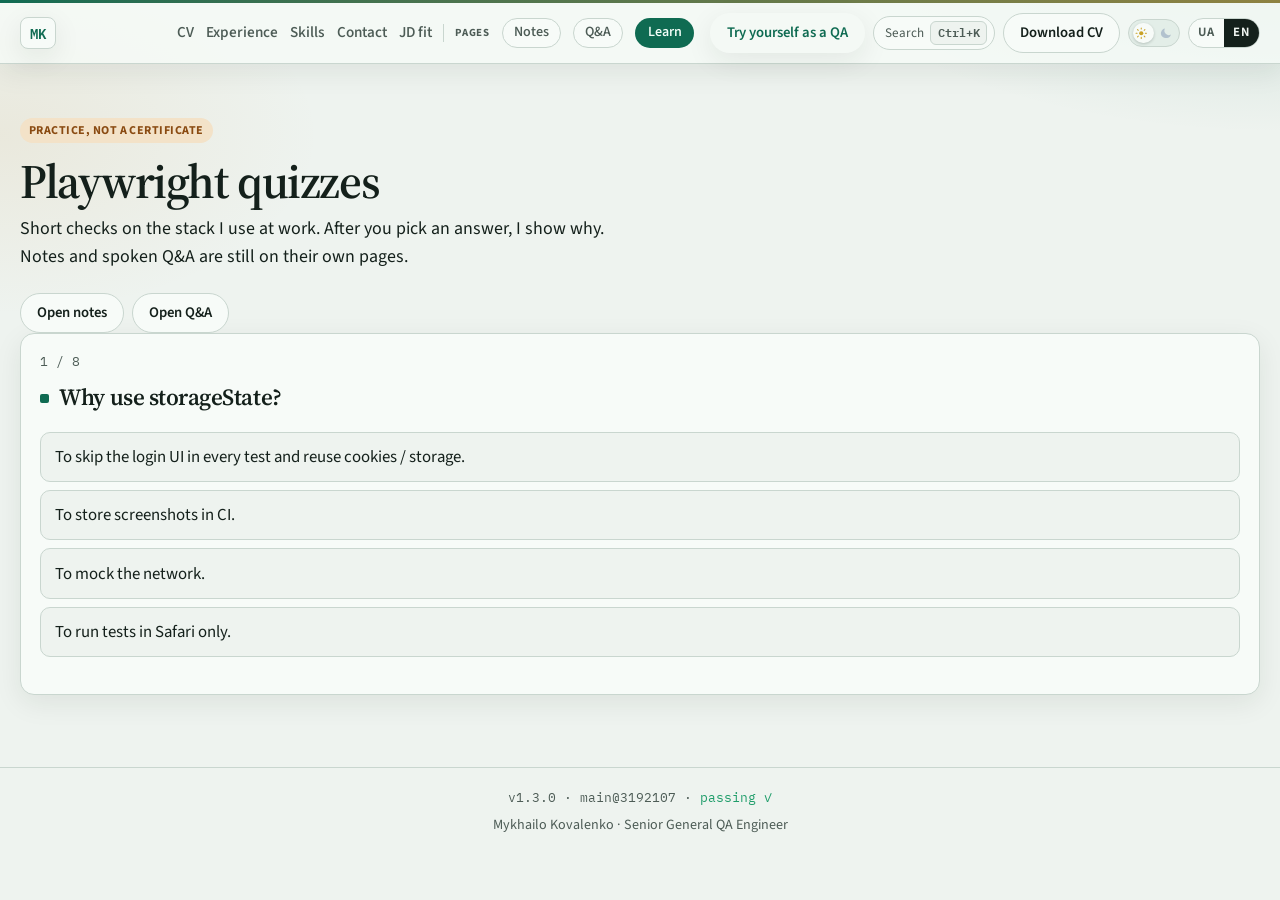
==== learn/index.html @ 93c8941a "Ship Northgate Console, Learn, and job-fit on the live CV site. Co-authored-by: Cursor <cursoragent@" ====
<!DOCTYPE html>
<html lang="en" data-page="learn" data-base="../">
  <head>
    <meta charset="utf-8" />
    <script>
      (function () {
        try {
          var stored = localStorage.getItem("site-theme");
          var theme =
            stored === "dark" || stored === "light"
              ? stored
              : window.matchMedia("(prefers-color-scheme: dark)").matches
                ? "dark"
                : "light";
          document.documentElement.setAttribute("data-theme", theme);
          document.documentElement.style.backgroundColor =
            theme === "dark" ? "#101614" : "#eef3ef";
        } catch (e) {}
      })();
    </script>
    <meta name="viewport" content="width=device-width, initial-scale=1" />
    <meta name="description" content="Playwright quizzes. Fixtures, storageState, locators, CI." />
    <title>Playwright quizzes — Mykhailo Kovalenko</title>
    <link rel="canonical" href="https://kovalenkomykhailo.github.io/learn/" />
    <meta property="og:title" content="Playwright quizzes — Mykhailo Kovalenko" />
    <meta property="og:description" content="Short Playwright quizzes for interview prep." />
    <meta property="og:type" content="website" />
    <meta property="og:url" content="https://kovalenkomykhailo.github.io/learn/" />
    <meta property="og:image" content="https://kovalenkomykhailo.github.io/assets/og.png" />
    <link rel="icon" href="../assets/favicon.svg" type="image/svg+xml" />
    <link rel="preconnect" href="https://fonts.googleapis.com" />
    <link rel="preconnect" href="https://fonts.gstatic.com" crossorigin />
    <link
      href="https://fonts.googleapis.com/css2?family=IBM+Plex+Mono:wght@400;500;600&family=Source+Sans+3:wght@400;600;700&family=Source+Serif+4:opsz,wght@8..60,600&display=swap"
      rel="stylesheet"
    />
    <link rel="stylesheet" href="../css/styles.css" />
  </head>
  <body>
    <a class="skip" href="#main">Skip to content</a>
    <header class="site-header" id="site-header"></header>
    <main id="main" class="wrap"></main>
    <footer class="site-footer" id="site-footer"></footer>
    <script src="../js/app.js" defer></script>
  </body>
</html>
---- css/styles.css ----
:root {
  --bg: #eef3ef;
  --bg-2: #f7fbf8;
  --ink: #14201b;
  --muted: #4d5c56;
  --line: #c9d6cf;
  --accent: #0f6b52;
  --accent-hover: #0b5340;
  --accent-soft: rgba(15, 107, 82, 0.12);
  --chip: #e3eee8;
  --warn: #8a4b12;
  --badge-bg: #f3e2c8;
  --on-accent: #f4fff9;
  --header-bg: color-mix(in srgb, var(--bg-2) 78%, transparent);
  --glow: rgba(15, 107, 82, 0.16);
  --glow-2: rgba(196, 140, 58, 0.1);
  --shadow: 0 8px 28px rgba(20, 32, 27, 0.08);
  --shadow-lg: 0 18px 50px rgba(20, 32, 27, 0.14);
  --radius: 14px;
  --max: 92rem;
  --header-h: 3.6rem;
  --font: "Source Sans 3", "Segoe UI", system-ui, sans-serif;
  --serif: "Source Serif 4", Georgia, "Times New Roman", serif;
  --mono: "IBM Plex Mono", ui-monospace, "SFMono-Regular", Menlo, monospace;
  color-scheme: light;
}

html[data-theme="dark"] {
  --bg: #101614;
  --bg-2: #18201c;
  --ink: #e8f3ed;
  --muted: #a7b8b0;
  --line: #2c3a34;
  --accent: #5dccaa;
  --accent-hover: #86e0c2;
  --accent-soft: rgba(93, 204, 170, 0.14);
  --chip: #22332c;
  --warn: #e8c48a;
  --badge-bg: #3a2e1c;
  --on-accent: #062017;
  --header-bg: color-mix(in srgb, var(--bg) 78%, #000);
  --glow: rgba(93, 204, 170, 0.12);
  --glow-2: rgba(80, 120, 200, 0.08);
  --shadow: 0 10px 32px rgba(0, 0, 0, 0.35);
  --shadow-lg: 0 22px 56px rgba(0, 0, 0, 0.48);
  color-scheme: dark;
}

*,
*::before,
*::after {
  box-sizing: border-box;
}

html {
  scroll-behavior: smooth;
  min-height: 100%;
  background-color: var(--bg);
}

body {
  margin: 0;
  min-height: 100vh;
  min-height: 100dvh;
  font-family: var(--font);
  font-size: 1.05rem;
  line-height: 1.55;
  color: var(--ink);
  background-color: var(--bg);
  background-image:
    radial-gradient(ellipse 70% 45% at 100% -10%, var(--glow), transparent 55%),
    radial-gradient(ellipse 50% 40% at 0% 15%, var(--glow-2), transparent 50%);
  transition: background-color 0.2s ease, color 0.2s ease;
}

@media (prefers-reduced-motion: reduce) {
  body {
    transition: none;
  }
}

img {
  max-width: 100%;
}

a {
  color: var(--accent);
  text-underline-offset: 0.15em;
}

[hidden] {
  display: none !important;
}

a:hover {
  color: var(--accent-hover);
}

:focus-visible {
  outline: 2px solid var(--accent);
  outline-offset: 2px;
}

.skip {
  position: absolute;
  left: 0.75rem;
  top: -3rem;
  background: var(--ink);
  color: var(--bg);
  padding: 0.4rem 0.75rem;
  z-index: 20;
}

.skip:focus {
  top: 0.75rem;
}

.site-header {
  position: sticky;
  top: 0;
  z-index: 20;
  background: var(--header-bg);
  border-bottom: 1px solid var(--line);
  box-shadow: var(--shadow);
}

.site-header::before {
  content: "";
  display: block;
  height: 3px;
  background: linear-gradient(90deg, var(--accent), color-mix(in srgb, var(--accent) 30%, #c48c3a));
}

.header-inner {
  width: 100%;
  max-width: var(--max);
  margin: 0 auto;
  min-height: var(--header-h);
  padding: 0.6rem 1.25rem;
  display: flex;
  flex-wrap: nowrap;
  align-items: center;
  gap: 0.75rem 1rem;
}

.brand {
  font-family: var(--mono);
  font-weight: 600;
  font-size: 0.88rem;
  color: var(--accent);
  text-decoration: none;
  letter-spacing: 0.02em;
  padding: 0.28rem 0.55rem;
  border: 1px solid var(--line);
  border-radius: 8px;
  background: var(--bg-2);
  box-shadow: var(--shadow);
}

.brand:hover {
  color: var(--accent);
}

.nav {
  display: flex;
  flex-wrap: wrap;
  align-items: center;
  gap: 0.45rem 0.7rem;
  margin-left: auto;
}

.nav-group {
  display: flex;
  flex-wrap: wrap;
  align-items: center;
  gap: 0.35rem 0.75rem;
}

.nav-split {
  width: 1px;
  height: 1.15rem;
  background: var(--line);
  flex-shrink: 0;
}

.nav-pages-label {
  font-size: 0.68rem;
  font-weight: 700;
  letter-spacing: 0.06em;
  text-transform: uppercase;
  color: var(--muted);
}

.nav a {
  color: var(--muted);
  text-decoration: none;
  font-weight: 550;
  font-size: 0.95rem;
}

.nav a:hover,
.nav a[aria-current="page"],
.nav a[aria-current="location"] {
  color: var(--ink);
}

.nav-group:not(.nav-pages) a[aria-current="page"],
.nav-group:not(.nav-pages) a[aria-current="location"] {
  color: var(--accent);
  text-decoration: underline;
  text-decoration-thickness: 2px;
  text-underline-offset: 0.28em;
}

.nav-pages a {
  border: 1px solid var(--line);
  border-radius: 999px;
  padding: 0.18rem 0.7rem;
  background: var(--bg-2);
  font-size: 0.88rem;
}

.nav-pages a:hover {
  border-color: var(--accent);
  color: var(--accent);
}

.nav-pages a[aria-current="page"] {
  background: var(--accent);
  color: var(--on-accent);
  border-color: transparent;
  text-decoration: none;
}

.header-actions {
  display: flex;
  align-items: center;
  gap: 0.5rem;
}

.lang {
  display: inline-flex;
  border: 1px solid var(--line);
  border-radius: 999px;
  overflow: hidden;
  background: var(--bg-2);
}

.lang button {
  border: 0;
  background: transparent;
  color: var(--muted);
  font: inherit;
  font-size: 0.8rem;
  font-weight: 650;
  letter-spacing: 0.04em;
  padding: 0.28rem 0.6rem;
  cursor: pointer;
}

.lang button[aria-pressed="true"] {
  background: var(--ink);
  color: var(--bg);
}

.btn {
  display: inline-flex;
  align-items: center;
  justify-content: center;
  gap: 0.35rem;
  border-radius: 999px;
  padding: 0.5rem 1rem;
  font: inherit;
  font-size: 0.92rem;
  font-weight: 600;
  text-decoration: none;
  border: 1px solid transparent;
  cursor: pointer;
  box-shadow: var(--shadow);
}

.btn:disabled {
  opacity: 0.45;
  cursor: not-allowed;
}

.btn-primary:hover {
  background: var(--accent-hover);
  color: var(--on-accent);
}

.btn-ghost {
  background: var(--bg-2);
  border-color: var(--line);
  color: var(--ink);
  box-shadow: none;
}

.btn-ghost:hover {
  border-color: var(--accent);
  color: var(--accent);
}

.wrap {
  width: 100%;
  max-width: var(--max);
  margin: 0 auto;
  padding: 2.25rem 1.25rem 4.5rem;
}

.hero {
  margin-top: 0.4rem;
}

.hero:has(.term) {
  display: grid;
  gap: 1.75rem;
}

.hero-copy h1,
.hero h1 {
  font-family: var(--serif);
  font-size: clamp(2rem, 5vw, 3rem);
  font-weight: 600;
  letter-spacing: -0.03em;
  line-height: 1.12;
  margin: 0 0 0.45rem;
}

.role {
  margin: 0;
  font-size: 1.12rem;
  font-weight: 700;
  color: var(--accent);
}

.location {
  margin: 0.25rem 0 1rem;
  color: var(--muted);
  font-size: 0.95rem;
  font-family: var(--mono);
}

.pitch {
  margin: 0 0 1.35rem;
  font-size: 1.12rem;
  max-width: 38rem;
}

@media (min-width: 900px) {
  .hero:has(.term) {
    grid-template-columns: minmax(0, 1.05fr) minmax(280px, 0.95fr);
    align-items: center;
    gap: 2.4rem;
  }
}

.hero-actions {
  display: flex;
  flex-wrap: wrap;
  gap: 0.5rem;
}

section {
  margin-top: 2.75rem;
}

.wrap > section {
  scroll-margin-top: 5.25rem;
}

.wrap > section.is-target,
.wrap > section:target {
  border-radius: var(--radius);
  box-shadow: 0 0 0 1px color-mix(in srgb, var(--accent) 35%, transparent);
  animation: section-arrive 1.35s ease;
}

.wrap > section.is-target h2,
.wrap > section:target h2 {
  color: var(--accent);
}

@keyframes section-arrive {
  from {
    background-color: var(--accent-soft);
  }
  to {
    background-color: transparent;
  }
}

.project-link {
  color: inherit;
  text-decoration: none;
}

.project-link:hover {
  color: var(--accent);
  text-decoration: underline;
  text-underline-offset: 0.15em;
}

.contacts a {
  font-weight: 600;
}

h2 {
  font-family: var(--serif);
  font-size: 1.45rem;
  font-weight: 600;
  letter-spacing: -0.02em;
  margin: 0 0 0.95rem;
  display: flex;
  align-items: center;
  gap: 0.65rem;
}

h2::before {
  content: "";
  width: 0.55rem;
  height: 0.55rem;
  border-radius: 2px;
  background: var(--accent);
  flex-shrink: 0;
}

.lede,
.empty-contacts {
  color: var(--muted);
}

.job {
  position: relative;
  padding: 0 0 1.6rem 1.25rem;
  border-left: 2px solid color-mix(in srgb, var(--accent) 45%, var(--line));
}

.job::before {
  content: "";
  position: absolute;
  left: -6px;
  top: 0.45rem;
  width: 10px;
  height: 10px;
  border-radius: 50%;
  background: var(--accent);
  box-shadow: 0 0 0 4px var(--accent-soft);
}

.job:last-child {
  padding-bottom: 0;
}

.job-head {
  display: flex;
  flex-wrap: wrap;
  justify-content: space-between;
  gap: 0.25rem 1rem;
}

.job h3 {
  margin: 0;
  font-size: 1.05rem;
}

.period {
  color: var(--muted);
  font-size: 0.9rem;
}

.place,
.kind,
.stack {
  margin: 0.15rem 0 0.45rem;
  color: var(--muted);
  font-size: 0.92rem;
}

.stack {
  margin-top: 0.7rem;
  margin-bottom: 0;
  font-family: var(--mono);
  font-size: 0.78rem;
}

.plain-list {
  margin: 0;
  padding-left: 1.15rem;
}

.plain-list li + li {
  margin-top: 0.35rem;
}

.job ul,
.note p {
  margin: 0.35rem 0 0;
}

.job li + li {
  margin-top: 0.35rem;
}

.skill-group {
  margin-bottom: 1.1rem;
}

.skill-group h3 {
  margin: 0 0 0.45rem;
  font-size: 0.82rem;
  text-transform: uppercase;
  letter-spacing: 0.06em;
  color: var(--muted);
  font-weight: 650;
}

.chips {
  display: flex;
  flex-wrap: wrap;
  gap: 0.4rem;
  padding: 0;
  margin: 0;
  list-style: none;
}

.chips li {
  background: var(--chip);
  border: 1px solid var(--line);
  border-radius: 999px;
  padding: 0.28rem 0.72rem;
  font-size: 0.88rem;
}

.now-card,
.note,
.project {
  background: var(--bg-2);
  border: 1px solid var(--line);
  border-radius: var(--radius);
  padding: 1.1rem 1.2rem;
  box-shadow: var(--shadow);
}

.now-card,
.project {
  border-top: 3px solid var(--accent);
}

.now-card {
  display: grid;
  gap: 0.85rem;
}

.now-links {
  display: flex;
  flex-wrap: wrap;
  gap: 0.5rem;
}

.hero + .note,
.hero + section,
.wrap > .note:first-of-type {
  margin-top: 1.75rem;
}

.note + .note,
.project + .project {
  margin-top: 0.85rem;
}

.note h3,
.project h3 {
  margin: 0 0 0.35rem;
  font-size: 1.08rem;
}

.featured-note {
  border-top: 3px solid var(--accent);
}

.topic-list {
  list-style: none;
  margin: 0.9rem 0 1rem;
  padding: 0;
  display: grid;
  gap: 0.65rem;
}

.topic-list li {
  display: grid;
  gap: 0.12rem;
  padding: 0.55rem 0.7rem;
  border: 1px solid var(--line);
  border-radius: 10px;
  background: var(--bg);
}

.topic-list a {
  font-weight: 650;
  text-decoration: none;
}

.topic-list a:hover {
  color: var(--accent);
  text-decoration: underline;
  text-underline-offset: 0.15em;
}

.topic-list span {
  color: var(--muted);
  font-size: 0.92rem;
}

.featured-cta {
  margin: 0.15rem 0 0;
}

.contacts {
  display: flex;
  flex-wrap: wrap;
  gap: 0.5rem 1.1rem;
}

.badge {
  display: inline-block;
  font-size: 0.75rem;
  font-weight: 700;
  letter-spacing: 0.04em;
  text-transform: uppercase;
  color: var(--warn);
  background: var(--badge-bg);
  border-radius: 999px;
  padding: 0.2rem 0.55rem;
  margin-bottom: 0.7rem;
}

.filter {
  width: 100%;
  font: inherit;
  padding: 0.65rem 0.8rem;
  border: 1px solid var(--line);
  border-radius: 10px;
  background: var(--bg-2);
  color: var(--ink);
  margin: 1rem 0 1.5rem;
}

.qa-group {
  margin-top: 1.5rem;
  min-width: 0;
}

.qa-group h2 {
  font-size: 1.2rem;
}

@media (min-width: 900px) {
  #qa-list {
    display: grid;
    grid-template-columns: 1fr 1fr;
    column-gap: 1.5rem;
    align-items: start;
  }

  .qa-group {
    margin-top: 0;
  }

  .qa-group:nth-child(n + 3) {
    margin-top: 1.5rem;
  }

  .topic-list {
    grid-template-columns: 1fr 1fr;
  }
}

details {
  background: var(--bg-2);
  border: 1px solid var(--line);
  border-radius: 10px;
  padding: 0;
  margin-bottom: 0.5rem;
  box-shadow: var(--shadow);
}

summary {
  cursor: pointer;
  font-weight: 600;
  padding: 0.75rem 1rem;
  list-style: none;
  display: flex;
  align-items: center;
  gap: 0.65rem;
}

summary::-webkit-details-marker,
summary::marker {
  display: none;
  content: none;
}

summary::before {
  content: "";
  width: 0.45rem;
  height: 0.45rem;
  border-radius: 2px;
  background: var(--accent);
  box-shadow: 0 0 0 3px var(--accent-soft);
  flex-shrink: 0;
  transform: rotate(0deg);
  transition: transform 0.15s ease;
}

details[open] summary::before {
  transform: rotate(45deg);
}

details p {
  margin: 0;
  padding: 0 1rem 0.9rem 2.1rem;
  color: var(--ink);
}

.site-footer {
  border-top: 1px solid var(--line);
  color: var(--muted);
  font-size: 0.88rem;
  padding: 1.25rem;
  text-align: center;
}

.error {
  max-width: 44rem;
  margin: 3rem auto;
  padding: 0 1.25rem;
}

.term {
  --term-bg: #0c1210;
  --term-bar: #151d1a;
  --term-line: #24302b;
  --term-prompt: #5dccaa;
  --term-cmd: #eef6f1;
  --term-out: #9bb8ad;
  --term-dim: #7d9288;
  font-family: var(--mono);
  background: var(--term-bg);
  color: var(--term-cmd);
  border-radius: 14px;
  overflow: hidden;
  border: 1px solid var(--term-line);
  box-shadow: var(--shadow-lg), 0 0 0 1px rgba(93, 204, 170, 0.08), 0 0 48px rgba(15, 107, 82, 0.12);
}

.term-bar {
  display: flex;
  align-items: center;
  gap: 0.4rem;
  padding: 0.7rem 0.9rem;
  background: var(--term-bar);
  border-bottom: 1px solid var(--term-line);
}

.term-dot {
  width: 11px;
  height: 11px;
  border-radius: 50%;
}

.term-dot-r {
  background: #ff5f56;
}

.term-dot-y {
  background: #ffbd2e;
}

.term-dot-g {
  background: #27c93f;
}

.term-title {
  margin-left: 0.45rem;
  font-size: 0.72rem;
  color: var(--term-dim);
  letter-spacing: 0.02em;
}

.term-body {
  position: relative;
  min-height: 15.5rem;
  padding: 1rem 1.1rem 1.15rem;
  font-size: 0.8rem;
  line-height: 1.7;
  background-image:
    linear-gradient(180deg, rgba(93, 204, 170, 0.05), transparent 28%),
    repeating-linear-gradient(
      to bottom,
      transparent 0,
      transparent 2px,
      rgba(255, 255, 255, 0.015) 2px,
      rgba(255, 255, 255, 0.015) 4px
    );
}

.term-line {
  white-space: pre-wrap;
  word-break: break-word;
}

.term-prompt {
  color: var(--term-prompt);
  font-weight: 600;
}

.term-cmd {
  color: var(--term-cmd);
}

.term-out {
  color: var(--term-out);
}

.cursor {
  display: inline-block;
  width: 0.62ch;
  height: 1.05em;
  margin-left: 2px;
  background: var(--term-prompt);
  box-shadow: 0 0 10px var(--term-prompt);
  vertical-align: text-bottom;
  animation: term-blink 1.05s step-end infinite;
}

@keyframes term-blink {
  0%,
  50% {
    opacity: 1;
  }
  50.01%,
  100% {
    opacity: 0;
  }
}

@media (prefers-reduced-motion: reduce) {
  .cursor {
    animation: none;
    opacity: 1;
  }

  summary::before {
    transition: none;
  }

  .wrap > section.is-target,
  .wrap > section:target {
    animation: none;
    background-color: var(--accent-soft);
  }
}

.menu-toggle {
  display: none;
  width: 2.4rem;
  height: 2.4rem;
  padding: 0.45rem;
  flex-direction: column;
  justify-content: center;
  gap: 0.28rem;
  border: 1px solid var(--line);
  border-radius: 10px;
  background: var(--bg-2);
  cursor: pointer;
}

.menu-toggle-bar {
  display: block;
  height: 2px;
  width: 100%;
  background: var(--ink);
  border-radius: 1px;
  transition: transform 0.18s ease, opacity 0.18s ease;
}

body.nav-open .menu-toggle-bar:nth-child(1) {
  transform: translateY(6px) rotate(45deg);
}

body.nav-open .menu-toggle-bar:nth-child(2) {
  opacity: 0;
}

body.nav-open .menu-toggle-bar:nth-child(3) {
  transform: translateY(-6px) rotate(-45deg);
}

.nav-overlay {
  display: none;
  position: fixed;
  inset: 0;
  z-index: 15;
  background: rgba(16, 22, 20, 0.45);
}

body.nav-open .nav-overlay {
  display: block;
}

.cmd-btn {
  display: inline-flex;
  align-items: center;
  gap: 0.4rem;
  border: 1px solid var(--line);
  border-radius: 999px;
  background: var(--bg-2);
  color: var(--muted);
  font: inherit;
  font-size: 0.82rem;
  padding: 0.28rem 0.45rem 0.28rem 0.7rem;
  cursor: pointer;
}

.cmd-btn:hover {
  color: var(--ink);
  border-color: var(--accent);
}

.cmd-btn kbd {
  font-family: var(--mono);
  font-size: 0.72rem;
  font-weight: 600;
  padding: 0.12rem 0.4rem;
  border: 1px solid var(--line);
  border-radius: 6px;
  background: var(--bg);
}

.kind-filters,
.qa-tags {
  display: flex;
  flex-wrap: wrap;
  gap: 0.4rem;
  margin: 0.85rem 0 1rem;
}

.kind-filter {
  border: 1px solid var(--line);
  border-radius: 999px;
  background: var(--bg-2);
  color: var(--muted);
  font: inherit;
  font-size: 0.88rem;
  font-weight: 600;
  padding: 0.28rem 0.75rem;
  cursor: pointer;
}

.kind-filter:hover {
  color: var(--accent);
  border-color: var(--accent);
}

.kind-filter[aria-pressed="true"] {
  background: var(--accent);
  color: var(--on-accent);
  border-color: transparent;
}

.project-meta {
  margin: 0.15rem 0 0.55rem;
  font-family: var(--mono);
  font-size: 0.78rem;
  color: var(--muted);
}

.contact-row {
  display: inline-flex;
  align-items: center;
  gap: 0.45rem;
}

.copy-btn {
  border: 1px solid var(--line);
  border-radius: 999px;
  background: var(--bg);
  color: var(--muted);
  font: inherit;
  font-size: 0.78rem;
  font-weight: 650;
  padding: 0.12rem 0.55rem;
  cursor: pointer;
}

.copy-btn:hover {
  color: var(--accent);
  border-color: var(--accent);
}

.copy-btn.is-copied,
.copy-btn.is-copied:hover {
  background: var(--accent);
  color: var(--on-accent);
  border-color: transparent;
}

.contact-form {
  position: relative;
  margin-top: 1.5rem;
  max-width: 32rem;
  display: grid;
  gap: 0.85rem;
  padding: 1.1rem 1.2rem;
  border: 1px solid var(--line);
  border-radius: var(--radius);
  background: var(--bg-2);
}

.contact-form h3 {
  margin: 0;
  font-size: 1.05rem;
}

.form-lead {
  margin: 0;
  color: var(--muted);
  font-size: 0.92rem;
}

.field {
  display: grid;
  gap: 0.28rem;
  font-size: 0.92rem;
  font-weight: 650;
}

.field input,
.field textarea {
  font: inherit;
  font-weight: 400;
  padding: 0.55rem 0.7rem;
  border: 1px solid var(--line);
  border-radius: 10px;
  background: var(--bg);
  color: var(--ink);
}

.field textarea {
  resize: vertical;
  min-height: 7rem;
}

.field-error {
  margin: 0;
  color: #b42318;
  font-weight: 600;
  font-size: 0.82rem;
}

.hp {
  position: absolute;
  width: 1px;
  height: 1px;
  padding: 0;
  margin: -1px;
  overflow: hidden;
  clip: rect(0, 0, 0, 0);
  white-space: nowrap;
  border: 0;
}

html[data-theme="dark"] .field-error {
  color: #f5a89a;
}

.form-success {
  margin: 0;
  color: var(--accent);
  font-weight: 650;
}

.qa-answer {
  display: grid;
  gap: 0.65rem;
}

.qa-answer .copy-btn {
  justify-self: start;
}

details {
  scroll-margin-top: 5.25rem;
}

.toast {
  position: fixed;
  left: 50%;
  bottom: max(1.5rem, env(safe-area-inset-bottom, 0px) + 1rem);
  transform: translateX(-50%) translateY(0.75rem);
  z-index: 50;
  background: var(--ink);
  color: var(--bg);
  font-size: 0.88rem;
  font-weight: 650;
  padding: 0.55rem 0.9rem;
  border-radius: 999px;
  box-shadow: var(--shadow-lg);
  opacity: 0;
  pointer-events: none;
  transition: opacity 0.2s ease, transform 0.2s ease;
}

.toast.is-on {
  opacity: 1;
  transform: translateX(-50%) translateY(0);
}

.palette {
  position: fixed;
  inset: 0;
  z-index: 40;
  background: rgba(16, 22, 20, 0.5);
  display: grid;
  align-content: start;
  justify-items: center;
  padding: 12vh 1rem 1rem;
}

.palette[hidden] {
  display: none;
}

.palette-panel {
  width: min(40rem, 100%);
  background: var(--term-bg, #121c18);
  color: var(--term-cmd, #eef6f1);
  border: 1px solid var(--term-line, #24302b);
  border-radius: 14px;
  box-shadow: var(--shadow-lg);
  overflow: hidden;
  font-family: var(--mono);
}

.palette-bar {
  display: flex;
  align-items: center;
  gap: 0.55rem;
  padding: 0.75rem 0.9rem;
  border-bottom: 1px solid var(--term-line, #24302b);
}

.palette-prompt {
  color: var(--term-prompt, #5dccaa);
  font-weight: 600;
  font-size: 0.82rem;
  white-space: nowrap;
}

.palette-input {
  flex: 1;
  min-width: 0;
  border: 0;
  background: transparent;
  color: inherit;
  font: inherit;
  font-size: 0.92rem;
  outline: none;
}

.palette-list {
  max-height: min(22rem, 50vh);
  overflow: auto;
}

.palette-item {
  width: 100%;
  display: flex;
  justify-content: space-between;
  gap: 0.8rem;
  align-items: baseline;
  border: 0;
  background: transparent;
  color: inherit;
  font: inherit;
  text-align: left;
  padding: 0.55rem 0.9rem;
  cursor: pointer;
}

.palette-item.is-active,
.palette-item:hover {
  background: rgba(93, 204, 170, 0.12);
}

.palette-item-label {
  font-size: 0.88rem;
}

.palette-item-hint {
  color: var(--term-out, #9bb8ad);
  font-size: 0.72rem;
  white-space: nowrap;
}

.palette-empty {
  margin: 0;
  padding: 0.9rem;
  color: var(--term-out, #9bb8ad);
  font-size: 0.85rem;
}

body.nav-open,
body.palette-open {
  overflow: hidden;
}

.cta-short {
  display: none;
}

.challenge-cta {
  white-space: nowrap;
}

.theme-toggle {
  flex-shrink: 0;
  width: 3.2rem;
  height: 1.7rem;
  padding: 0.15rem;
  border: 1px solid var(--line);
  border-radius: 999px;
  background: var(--chip);
  cursor: pointer;
}

.theme-toggle:focus-visible {
  outline: 2px solid var(--accent);
  outline-offset: 2px;
}

.theme-toggle-track {
  display: flex;
  align-items: center;
  justify-content: space-between;
  position: relative;
  width: 100%;
  height: 100%;
  padding: 0 0.22rem;
}

.theme-icon {
  width: 0.78rem;
  height: 0.78rem;
  position: relative;
  z-index: 1;
  pointer-events: none;
  flex-shrink: 0;
}

.theme-icon-sun {
  color: #c9a227;
}

.theme-icon-moon {
  color: #6b82a8;
}

html[data-theme="dark"] .theme-icon-moon {
  color: #c9d6ea;
}

.theme-toggle[aria-pressed="true"] .theme-icon-sun {
  opacity: 0.4;
}

.theme-toggle[aria-pressed="false"] .theme-icon-moon {
  opacity: 0.4;
}

.theme-toggle-knob {
  position: absolute;
  top: 50%;
  left: 0.08rem;
  z-index: 0;
  width: 1.28rem;
  height: 1.28rem;
  margin-top: -0.64rem;
  border-radius: 50%;
  background: var(--bg-2);
  box-shadow: 0 1px 3px rgba(20, 32, 27, 0.22);
  transition: transform 0.18s ease;
}

.theme-toggle[aria-pressed="true"] .theme-toggle-knob {
  transform: translateX(1.5rem);
}

.badge-open {
  color: var(--accent);
  background: var(--accent-soft);
}

.wins-grid {
  display: grid;
  grid-template-columns: repeat(auto-fit, minmax(16rem, 1fr));
  gap: 0.85rem;
}

.win-card {
  background: var(--bg-2);
  border: 1px solid var(--line);
  border-radius: var(--radius);
  padding: 1rem 1.1rem;
  box-shadow: var(--shadow);
}

.win-tag {
  margin: 0 0 0.4rem;
  font-family: var(--mono);
  font-size: 0.72rem;
  font-weight: 650;
  letter-spacing: 0.06em;
  text-transform: uppercase;
  color: var(--accent);
}

.win-card p:last-child {
  margin: 0;
}

.job-meta {
  display: flex;
  flex-wrap: wrap;
  align-items: center;
  gap: 0.4rem 0.7rem;
}

.domain-chip {
  font-size: 0.72rem;
  font-weight: 700;
  letter-spacing: 0.04em;
  text-transform: uppercase;
  color: var(--accent);
  background: var(--accent-soft);
  border-radius: 999px;
  padding: 0.15rem 0.55rem;
}

.contacts {
  display: grid;
  grid-template-columns: repeat(auto-fit, minmax(16rem, 1fr));
  gap: 0.7rem;
}

.contacts a {
  font-weight: 600;
}

.contact-card {
  display: flex;
  align-items: center;
  gap: 0.75rem;
  padding: 0.85rem 0.95rem;
  background: var(--bg-2);
  border: 1px solid var(--line);
  border-radius: 12px;
  text-decoration: none;
  color: inherit;
  box-shadow: var(--shadow);
}

.contact-card:hover {
  border-color: var(--accent);
  color: inherit;
}

.contact-ico {
  width: 2.2rem;
  height: 2.2rem;
  display: grid;
  place-items: center;
  border-radius: 8px;
  background: var(--accent-soft);
  color: var(--accent);
  font-family: var(--mono);
  font-size: 0.78rem;
  font-weight: 700;
  flex-shrink: 0;
}

.contact-copy {
  display: flex;
  flex-direction: column;
  min-width: 0;
  flex: 1;
}

.contact-label {
  font-size: 0.75rem;
  font-weight: 700;
  letter-spacing: 0.04em;
  text-transform: uppercase;
  color: var(--muted);
}

.contact-nick {
  font-family: var(--mono);
  font-size: 0.86rem;
  overflow: hidden;
  text-overflow: ellipsis;
  white-space: nowrap;
}

.contact-arrow {
  color: var(--muted);
  font-size: 1.1rem;
}

.contact-row {
  display: flex;
  align-items: stretch;
  gap: 0.45rem;
}

.contact-row .contact-card {
  flex: 1;
  min-width: 0;
}

.fit-hint {
  color: var(--muted);
  font-size: 0.92rem;
  margin: 0 0 0.8rem;
}

.fit-jd {
  width: 100%;
  font: inherit;
  padding: 0.75rem 0.85rem;
  border: 1px solid var(--line);
  border-radius: 10px;
  background: var(--bg-2);
  color: var(--ink);
  resize: vertical;
  min-height: 8rem;
}

.fit-actions {
  display: flex;
  flex-wrap: wrap;
  gap: 0.5rem;
  margin: 0.75rem 0 1rem;
}

.fit-result {
  background: var(--bg-2);
  border: 1px solid var(--line);
  border-radius: var(--radius);
  padding: 1rem 1.1rem;
}

.fit-score {
  display: flex;
  align-items: baseline;
  gap: 0.6rem;
  margin: 0 0 0.85rem;
}

.fit-score-num {
  font-family: var(--mono);
  font-size: 2rem;
  font-weight: 650;
  color: var(--accent);
}

.fit-group h3 {
  margin: 0.7rem 0 0.4rem;
  font-size: 0.95rem;
}

.fit-chip-strong {
  background: var(--accent-soft);
}

.fit-chip-previous {
  background: var(--badge-bg);
}

.fit-chip-none {
  opacity: 0.85;
}

.sandbox-layout {
  margin-top: 0.5rem;
}

.sandbox-layout[hidden],
.guide-layout[hidden] {
  display: none !important;
}

.guide-layout {
  display: grid;
  grid-template-columns: minmax(11rem, 14rem) minmax(0, 1fr);
  gap: 1.4rem 1.75rem;
  align-items: start;
  margin-top: 1.5rem;
}

.guide-toc {
  position: sticky;
  top: calc(var(--header-h) + 0.75rem);
  background: var(--bg-2);
  border: 1px solid var(--line);
  border-radius: var(--radius);
  padding: 0.85rem 0.95rem;
  box-shadow: var(--shadow);
}

.guide-toc-label {
  margin: 0 0 0.45rem;
  font-size: 0.7rem;
  font-weight: 700;
  letter-spacing: 0.04em;
  text-transform: uppercase;
  color: var(--muted);
}

.guide-toc a {
  display: block;
  padding: 0.28rem 0;
  color: var(--ink);
  text-decoration: none;
  font-size: 0.88rem;
  line-height: 1.3;
}

.guide-toc a:hover {
  color: var(--accent);
}

.guide-section {
  scroll-margin-top: 5.25rem;
}

.guide-section h2 {
  margin: 0 0 0.7rem;
  font-size: 1.2rem;
}

.guide-section h3 {
  margin: 1.15rem 0 0.4rem;
  font-size: 0.95rem;
}

.guide-section p,
.guide-section ul {
  margin: 0 0 0.7rem;
}

.guide-section ul {
  padding-left: 1.15rem;
}

.guide-note {
  border-left: 3px solid var(--accent);
  background: var(--accent-soft);
  border-radius: 0 10px 10px 0;
  padding: 0.65rem 0.85rem;
  color: var(--ink);
}

.guide-code,
.guide-table {
  font-family: var(--mono);
  font-size: 0.8rem;
}

.guide-code {
  margin: 0 0 0.85rem;
  padding: 0.75rem 0.85rem;
  background: var(--bg);
  border: 1px solid var(--line);
  border-radius: 10px;
  overflow-x: auto;
  white-space: pre-wrap;
}

.guide-table-wrap {
  overflow-x: auto;
  margin: 0 0 0.9rem;
}

.guide-table {
  width: 100%;
  border-collapse: collapse;
}

.guide-table th,
.guide-table td {
  text-align: left;
  vertical-align: top;
  padding: 0.4rem 0.55rem;
  border-bottom: 1px solid var(--line);
}

.guide-table th {
  font-size: 0.7rem;
  letter-spacing: 0.03em;
  text-transform: uppercase;
  color: var(--muted);
  white-space: nowrap;
}

.access-app {
  background: var(--bg-2);
  border: 1px solid var(--line);
  border-radius: var(--radius);
  padding: 1.15rem 1.2rem 1.35rem;
  box-shadow: var(--shadow);
  min-height: 28rem;
  position: relative;
}

.sut-card,
.sut-shell {
  display: grid;
  gap: 1rem;
}

.sut-body {
  display: grid;
  gap: 0.9rem;
}

.sut-tabs {
  display: flex;
  flex-wrap: wrap;
  gap: 0.4rem;
}

.sut-tab {
  border: 1px solid var(--line);
  background: var(--bg);
  color: var(--muted);
  font: inherit;
  font-size: 0.88rem;
  font-weight: 650;
  border-radius: 999px;
  padding: 0.32rem 0.85rem;
  cursor: pointer;
}

.sut-tab.is-on,
.sut-tab[aria-selected="true"] {
  background: var(--accent);
  color: var(--on-accent);
  border-color: transparent;
}

.sut-kpis {
  display: grid;
  grid-template-columns: repeat(3, minmax(0, 1fr));
  gap: 0.7rem;
}

.sut-kpi {
  background: var(--bg);
  border: 1px solid var(--line);
  border-radius: 12px;
  padding: 0.7rem 0.85rem;
}

.sut-kpi-label {
  margin: 0;
  font-size: 0.7rem;
  font-weight: 700;
  letter-spacing: 0.04em;
  text-transform: uppercase;
  color: var(--muted);
}

.sut-kpi-value {
  margin: 0.2rem 0 0;
  font-family: var(--mono);
  font-size: 1.28rem;
  font-weight: 650;
}

.sut-filters {
  display: flex;
  flex-direction: column;
  gap: 0.75rem;
  padding: 0.9rem 1rem;
  background: var(--bg);
  border: 1px solid var(--line);
  border-radius: 12px;
}

.sut-filter-row {
  display: flex;
  flex-wrap: wrap;
  align-items: flex-end;
  gap: 0.7rem 0.8rem;
}

.sut-filter-label {
  display: flex;
  flex-direction: column;
  justify-content: flex-end;
  gap: 0.35rem;
  margin: 0;
  min-width: 0;
  flex: 1 1 8rem;
}

.sut-filter-grow {
  flex: 2 1 12rem;
}

.sut-filter-label span {
  line-height: 1;
  font-size: 0.68rem;
  font-weight: 700;
  letter-spacing: 0.04em;
  text-transform: uppercase;
  color: var(--muted);
}

.sut-filter-actions {
  display: flex;
  flex-wrap: nowrap;
  align-items: center;
  gap: 0.45rem;
  flex: 0 0 auto;
}

.sut-filters .sut-error {
  margin: 0;
}

.sut-filter-label input,
.sut-filter-label select,
.sut-filter-actions .btn {
  height: 2.45rem;
  margin: 0;
}

.sut-filter-actions .btn {
  padding: 0 0.95rem;
  white-space: nowrap;
  box-shadow: none;
}

.access-app .field input {
  height: 2.45rem;
}

.sut-routes,
.sut-log pre {
  margin: 0;
  font-family: var(--mono);
  font-size: 0.78rem;
  white-space: pre-wrap;
  background: var(--bg);
  border: 1px solid var(--line);
  border-radius: 8px;
  padding: 0.7rem 0.8rem;
}

.sut-log {
  display: grid;
  gap: 0.55rem;
  margin-top: 0.75rem;
}

.sut-log-item {
  border: 1px solid var(--line);
  border-radius: 8px;
  overflow: hidden;
}

.sut-log-head {
  margin: 0;
  padding: 0.4rem 0.7rem;
  font-family: var(--mono);
  font-size: 0.78rem;
  background: var(--chip);
}

.sut-log-item pre {
  border: 0;
  border-radius: 0;
}

.hunter-area {
  margin: 0 0 0.2rem !important;
  font-family: var(--mono);
  font-size: 0.68rem !important;
  font-weight: 700;
  letter-spacing: 0.05em;
  text-transform: uppercase;
  color: var(--accent) !important;
}

.sut-muted,
.sut-error {
  margin: 0;
  font-size: 0.92rem;
}

.sut-error {
  color: #b42318;
}

.sut-bar {
  display: flex;
  flex-wrap: wrap;
  align-items: center;
  gap: 0.55rem 0.85rem;
}

.sut-bar .btn {
  margin-left: auto;
}

.sut-invite {
  display: grid;
  grid-template-columns: 1fr 1fr auto auto;
  gap: 0.45rem;
}

.access-app input,
.access-app select {
  width: 100%;
  font: inherit;
  font-size: 0.92rem;
  padding: 0 0.7rem;
  border: 1px solid var(--line);
  border-radius: 8px;
  background: var(--bg-2);
  color: var(--ink);
}

.sut-table-wrap {
  overflow-x: auto;
}

.sut-table {
  width: 100%;
  border-collapse: collapse;
  font-size: 0.9rem;
}

.sut-table th {
  font-size: 0.7rem;
  font-weight: 700;
  letter-spacing: 0.04em;
  text-transform: uppercase;
  color: var(--muted);
}

.sut-table th,
.sut-table td {
  text-align: left;
  padding: 0.55rem 0.5rem;
  border-bottom: 1px solid var(--line);
  vertical-align: middle;
}

.sut-table tbody tr:last-child td {
  border-bottom: 0;
}

.sut-row-actions {
  display: flex;
  flex-wrap: wrap;
  gap: 0.3rem;
  white-space: nowrap;
}

.sut-row-btn {
  border: 1px solid var(--line);
  border-radius: 999px;
  background: var(--bg);
  color: var(--muted);
  font: inherit;
  font-size: 0.78rem;
  font-weight: 650;
  padding: 0.22rem 0.7rem;
  cursor: pointer;
}

.sut-row-btn:hover {
  color: var(--accent);
  border-color: var(--accent);
}

.sut-toggle {
  border: 1px solid var(--line);
  border-radius: 999px;
  background: var(--chip);
  color: var(--muted);
  font: inherit;
  font-size: 0.8rem;
  padding: 0.15rem 0.55rem;
  cursor: pointer;
}

.sut-toggle.is-on {
  background: var(--accent-soft);
  color: var(--accent);
}

.sut-icon {
  border: 0;
  background: transparent;
  color: var(--muted);
  font-size: 1.2rem;
  cursor: pointer;
}

.hunter-meter {
  margin: 0.15rem 0 0;
  max-width: 44rem;
  background: var(--bg-2);
  border: 1px solid var(--line);
  border-radius: var(--radius);
  padding: 0.85rem 1rem 0.75rem;
  box-shadow: var(--shadow);
}

.hunter-score {
  display: flex;
  align-items: baseline;
  justify-content: space-between;
  gap: 0.75rem;
  margin: 0;
  font-family: var(--mono);
  font-weight: 650;
}

.hunter-score-label {
  font-size: 0.78rem;
  letter-spacing: 0.04em;
  text-transform: uppercase;
  color: var(--muted);
}

.hunter-score-num {
  font-size: 1.65rem;
  font-weight: 650;
  color: var(--accent);
  font-variant-numeric: tabular-nums;
  line-height: 1;
}

.hunter-track {
  height: 0.38rem;
  margin-top: 0.55rem;
  background: var(--chip);
  border-radius: 999px;
  overflow: hidden;
}

.hunter-fill {
  display: block;
  height: 100%;
  width: 0;
  background: var(--accent);
  border-radius: inherit;
  transition: width 0.25s ease;
}

.hunter-hint {
  margin: 0.7rem 0 0;
  padding-top: 0.1rem;
  box-shadow: none;
  background: transparent;
  border: 0;
  border-top: 1px solid var(--line);
  border-radius: 0;
}

.hunter-hint > summary {
  color: var(--muted);
  font-size: 0.9rem;
  font-weight: 600;
  padding: 0.45rem 0.15rem;
}

.hunter-hint[open] > summary {
  color: var(--ink);
  padding-bottom: 0.55rem;
}

.hunter-list {
  display: grid;
  gap: 0.5rem;
  padding: 0 0 0.15rem;
}

@media (min-width: 640px) {
  .hunter-list {
    grid-template-columns: 1fr 1fr;
  }
}

.hunter-card {
  background: var(--bg);
  border: 1px solid var(--line);
  border-radius: 10px;
  padding: 0.65rem 0.75rem;
}

.hunter-card h3 {
  margin: 0 0 0.25rem;
  font-size: 0.88rem;
}

.hunter-card p {
  margin: 0 0 0.45rem;
  color: var(--muted);
  font-size: 0.82rem;
}

.hunter-card .btn {
  font-size: 0.8rem;
  padding: 0.28rem 0.65rem;
}

.hunter-card.is-found {
  border-color: var(--accent);
  background: var(--accent-soft);
}

.hunter-found {
  color: var(--accent) !important;
  font-weight: 700;
  margin: 0 !important;
}

.sut-env {
  display: inline-flex;
  align-items: center;
  width: fit-content;
  font-family: var(--mono);
  font-size: 0.68rem;
  font-weight: 700;
  letter-spacing: 0.08em;
  color: var(--warn);
  background: var(--badge-bg);
  border-radius: 999px;
  padding: 0.15rem 0.5rem;
}

.sut-meta,
.sut-pager {
  display: flex;
  flex-wrap: wrap;
  align-items: center;
  justify-content: space-between;
  gap: 0.5rem;
}

.sut-empty {
  margin: 0;
  padding: 0.85rem 1rem;
  border: 1px dashed var(--line);
  border-radius: 10px;
  color: var(--muted);
  text-align: center;
}

.sut-table tr.is-selected td {
  background: var(--accent-soft);
}

.sut-table tr[data-testid="account-row"]:hover td {
  background: color-mix(in srgb, var(--accent-soft) 55%, var(--bg-2));
}

.sut-pill {
  display: inline-block;
  font-size: 0.72rem;
  font-weight: 700;
  letter-spacing: 0.03em;
  border-radius: 999px;
  padding: 0.12rem 0.5rem;
  background: var(--chip);
  color: var(--muted);
}

.sut-pill-active,
.sut-pill-ok,
.sut-pill-settled,
.sut-pill-accepted {
  background: var(--accent-soft);
  color: var(--accent);
}

.sut-pill-frozen,
.sut-pill-pending {
  background: var(--badge-bg);
  color: var(--warn);
}

.sut-pill-closed,
.sut-pill-failed,
.sut-pill-insufficient_funds {
  background: color-mix(in srgb, #b42318 12%, var(--bg));
  color: #b42318;
}

.sut-drawer {
  background: var(--bg);
  border: 1px solid var(--line);
  border-radius: 12px;
  padding: 0.95rem 1rem 1.1rem;
}

.sut-drawer-head {
  display: flex;
  align-items: center;
  justify-content: space-between;
  gap: 0.75rem;
  margin-bottom: 0.7rem;
}

.sut-drawer-head h3,
.sut-docs h3 {
  margin: 0;
}

.sut-docs h4 {
  margin: 1rem 0 0.4rem;
}

.sut-dl {
  display: grid;
  grid-template-columns: 8.5rem 1fr;
  gap: 0.35rem 0.8rem;
  margin: 0.85rem 0 1rem;
  font-size: 0.92rem;
}

.sut-dl dt {
  color: var(--muted);
  font-size: 0.75rem;
  font-weight: 700;
  letter-spacing: 0.04em;
  text-transform: uppercase;
}

.sut-dl dd {
  margin: 0;
  font-family: var(--mono);
  font-size: 0.86rem;
}

.sut-related {
  margin: 0;
  padding-left: 1.1rem;
}

.sut-docs {
  background: var(--bg);
  border: 1px solid var(--line);
  border-radius: 12px;
  padding: 1rem 1.1rem 1.2rem;
}

.sut-docs ul {
  margin: 0.3rem 0 0.9rem;
  padding-left: 1.15rem;
}

.sut-modal {
  position: absolute;
  inset: 0;
  background: color-mix(in srgb, var(--ink) 28%, transparent);
  display: grid;
  place-items: center;
  z-index: 5;
  padding: 1rem;
  border-radius: var(--radius);
  overflow: auto;
}

.sut-modal-card {
  width: min(28rem, 100%);
  background: var(--bg-2);
  border: 1px solid var(--line);
  border-radius: 12px;
  padding: 1.1rem 1.15rem;
  box-shadow: var(--shadow-lg);
}

.sut-modal-card.is-form {
  width: min(42rem, 100%);
  max-height: min(90vh, 42rem);
  overflow: auto;
}

.sut-modal-card.is-form .sut-filters {
  margin: 0;
}

.sut-modal-card.is-form h3 {
  margin: 0 0 0.7rem;
}

.sut-modal-card h3 {
  margin: 0 0 0.45rem;
}

.sut-modal-card p {
  margin: 0 0 1rem;
  color: var(--muted);
}

.sut-loading {
  padding: 2.4rem 0.5rem;
  text-align: center;
}

.sut-tab:focus-visible,
.sut-row-btn:focus-visible,
.access-app .btn:focus-visible,
.sut-table th[data-testid="sort-holder"]:focus-visible {
  outline: 2px solid var(--accent);
  outline-offset: 2px;
}

.sut-toast {
  position: absolute;
  right: 1rem;
  bottom: 1rem;
  z-index: 6;
  max-width: 18rem;
  padding: 0.55rem 0.8rem;
  border-radius: 10px;
  background: var(--ink);
  color: var(--bg);
  font-size: 0.88rem;
  opacity: 0;
  pointer-events: none;
  transform: translateY(6px);
  transition: opacity 0.18s ease, transform 0.18s ease;
}

.sut-toast.is-on {
  opacity: 1;
  transform: none;
}

.sut-toast.is-err {
  background: #b42318;
  color: #fff;
}

.quiz-stage {
  background: var(--bg-2);
  border: 1px solid var(--line);
  border-radius: var(--radius);
  padding: 1.1rem 1.2rem 1.3rem;
  box-shadow: var(--shadow);
}

.quiz-progress {
  font-family: var(--mono);
  font-size: 0.82rem;
  color: var(--muted);
  margin: 0 0 0.5rem;
}

.quiz-options {
  display: grid;
  gap: 0.5rem;
  margin: 0.8rem 0 1rem;
}

.quiz-option {
  text-align: left;
  font: inherit;
  padding: 0.7rem 0.85rem;
  border: 1px solid var(--line);
  border-radius: 10px;
  background: var(--bg);
  color: var(--ink);
  cursor: pointer;
}

.quiz-option:hover {
  border-color: var(--accent);
}

.quiz-option.is-right {
  border-color: var(--accent);
  background: var(--accent-soft);
}

.quiz-option.is-wrong {
  border-color: #b42318;
  background: color-mix(in srgb, #b42318 12%, var(--bg));
}

.quiz-why {
  margin: 0 0 1rem;
}

.ci-footer {
  display: flex;
  flex-wrap: wrap;
  justify-content: center;
  align-items: center;
  gap: 0.35rem 0.5rem;
  font-family: var(--mono);
  font-size: 0.82rem;
}

.ci-status.is-pass,
.ci-check {
  color: #1f9d6a;
}

html[data-theme="dark"] .ci-status.is-pass,
html[data-theme="dark"] .ci-check {
  color: #5dccaa;
}

.ci-copy {
  margin: 0.45rem 0 0;
}

@media (min-width: 901px) {
  a.nav-challenge {
    display: none;
  }
}

@media (max-width: 900px) {
  .sut-invite,
  .sut-kpis,
  .guide-layout {
    grid-template-columns: 1fr;
  }

  .guide-toc {
    position: static;
  }

  .sut-filter-label,
  .sut-filter-grow {
    flex: 1 1 calc(50% - 0.5rem);
    min-width: 0;
  }

  .sut-filter-actions {
    flex: 1 1 100%;
  }

  .sut-filter-actions .btn {
    flex: 1 1 auto;
  }
}

@media (max-width: 900px) {
  .menu-toggle {
    display: inline-flex;
  }

  .nav {
    display: none;
    position: fixed;
    top: calc(var(--header-h) + 3px);
    left: 0;
    right: 0;
    margin: 0;
    width: auto;
    flex-direction: column;
    align-items: stretch;
    gap: 1rem;
    padding: 1rem 1.25rem 1.4rem;
    background: var(--bg-2);
    border-bottom: 1px solid var(--line);
    box-shadow: var(--shadow-lg);
    max-height: calc(100dvh - var(--header-h));
    overflow: auto;
    z-index: 21;
  }

  body.nav-open .nav {
    display: flex;
  }

  .nav-group {
    flex-direction: column;
    align-items: stretch;
    gap: 0.35rem;
  }

  .nav-split {
    width: auto;
    height: 1px;
  }

  .nav a {
    padding: 0.45rem 0.15rem;
    font-size: 1.05rem;
  }

  .nav-pages a {
    display: inline-flex;
    width: fit-content;
  }

  .header-inner {
    flex-wrap: wrap;
  }

  .header-actions {
    margin-left: auto;
  }

  .header-actions .btn {
    display: none;
  }

  .header-actions .challenge-cta {
    display: inline-flex;
  }

  .challenge-cta .cta-full {
    display: none;
  }

  .challenge-cta .cta-short {
    display: inline;
  }

  .cmd-btn-text {
    display: none;
  }
}

@media (prefers-reduced-motion: reduce) {
  .menu-toggle-bar,
  .toast,
  .theme-toggle-knob {
    transition: none;
  }
}

@media print {
  .site-header,
  .now-card,
  .hero-actions,
  .term,
  .skip,
  .site-footer,
  .kind-filters,
  .contact-form,
  .copy-btn,
  .cmd-btn,
  .palette,
  .toast,
  .nav-overlay,
  .menu-toggle,
  .qa-tags,
  .header-actions {
    display: none !important;
  }

  html[data-theme="dark"] {
    --bg: #fff;
    --bg-2: #fff;
    --ink: #000;
    --muted: #444;
    --line: #ccc;
    --chip: #eee;
    --accent: #000;
  }

  body {
    background: #fff;
    color: #000;
    font-size: 11pt;
  }

  .wrap {
    max-width: none;
    padding: 0;
  }

  a {
    color: inherit;
    text-decoration: none;
  }

  .job,
  .note,
  .project,
  .skill-group {
    break-inside: avoid;
  }
}
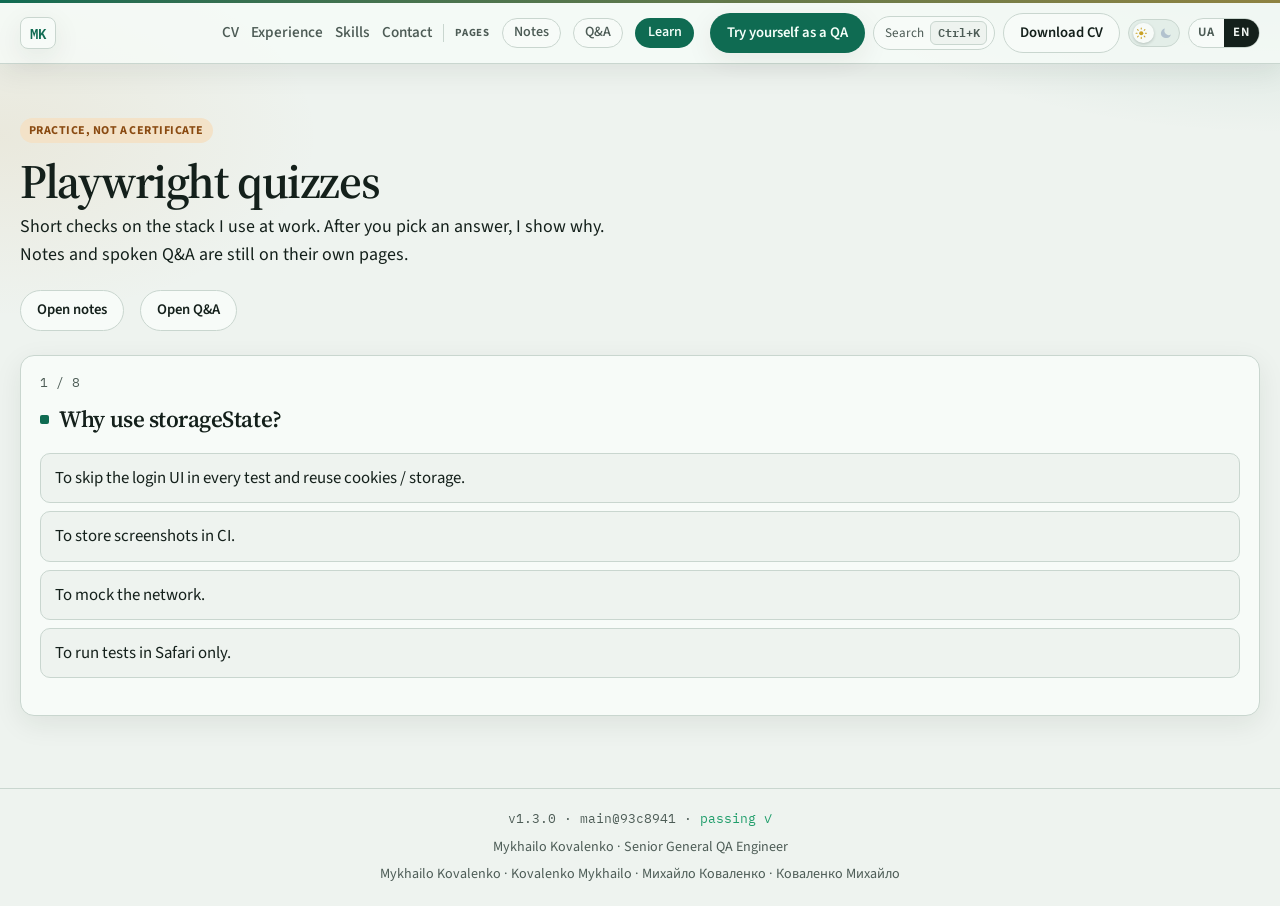
==== commit 4b460d5e: "Make the CV findable in Google by name in English and Ukrainian. Add Person schema, sitemap, and bil" ====
--- a/learn/index.html
+++ b/learn/index.html
@@ -19,10 +19,15 @@
       })();
     </script>
     <meta name="viewport" content="width=device-width, initial-scale=1" />
-    <meta name="description" content="Playwright quizzes. Fixtures, storageState, locators, CI." />
-    <title>Playwright quizzes — Mykhailo Kovalenko</title>
+    <meta name="description" content="Playwright quizzes by Mykhailo Kovalenko (Михайло Коваленко). Fixtures, storageState, locators, CI." />
+    <meta name="author" content="Mykhailo Kovalenko, Михайло Коваленко, Kovalenko Mykhailo, Коваленко Михайло" />
+    <meta name="robots" content="index, follow" />
+    <title>Playwright quizzes — Mykhailo Kovalenko · Михайло Коваленко</title>
     <link rel="canonical" href="https://kovalenkomykhailo.github.io/learn/" />
-    <meta property="og:title" content="Playwright quizzes — Mykhailo Kovalenko" />
+    <link rel="alternate" hreflang="en" href="https://kovalenkomykhailo.github.io/learn/" />
+    <link rel="alternate" hreflang="uk" href="https://kovalenkomykhailo.github.io/learn/?lang=uk" />
+    <link rel="alternate" hreflang="x-default" href="https://kovalenkomykhailo.github.io/learn/" />
+    <meta property="og:title" content="Playwright quizzes — Mykhailo Kovalenko · Михайло Коваленко" />
     <meta property="og:description" content="Short Playwright quizzes for interview prep." />
     <meta property="og:type" content="website" />
     <meta property="og:url" content="https://kovalenkomykhailo.github.io/learn/" />
--- a/css/styles.css
+++ b/css/styles.css
@@ -284,6 +284,11 @@
   cursor: not-allowed;
 }
 
+.btn-primary {
+  background: var(--accent);
+  color: var(--on-accent);
+}
+
 .btn-primary:hover {
   background: var(--accent-hover);
   color: var(--on-accent);
@@ -324,7 +329,15 @@
   font-weight: 600;
   letter-spacing: -0.03em;
   line-height: 1.12;
-  margin: 0 0 0.45rem;
+  margin: 0 0 0.28rem;
+}
+
+.hero-aka {
+  margin: 0 0 0.55rem;
+  color: var(--muted);
+  font-size: 1.02rem;
+  font-weight: 500;
+  line-height: 1.4;
 }
 
 .role {
@@ -358,7 +371,76 @@
 .hero-actions {
   display: flex;
   flex-wrap: wrap;
-  gap: 0.5rem;
+  align-items: center;
+  gap: 0.75rem 1rem;
+}
+
+html[data-page="sandbox"] .hero-actions {
+  margin-top: 1rem;
+  gap: 1rem;
+}
+
+.sandbox-switch {
+  display: inline-flex;
+  flex-wrap: wrap;
+  align-items: center;
+}
+
+.sandbox-tests {
+  margin-top: 1.5rem;
+}
+
+.sandbox-tests-links,
+.sandbox-tests-cmd-row {
+  display: flex;
+  flex-wrap: wrap;
+  align-items: center;
+  gap: 0.65rem;
+  margin: 0.85rem 0;
+}
+
+.sandbox-tests-badge {
+  height: 1.25rem;
+  vertical-align: middle;
+}
+
+.sandbox-tests-cmd {
+  font-family: var(--mono);
+  font-size: 0.9rem;
+}
+
+.sandbox-tests-frame {
+  display: block;
+  width: 100%;
+  min-height: 70vh;
+  margin-top: 0.85rem;
+  border: 1px solid var(--line);
+  border-radius: var(--radius);
+  background: var(--bg);
+}
+
+.sandbox-tests-run-state {
+  min-height: 1.4em;
+  margin: 0.35rem 0 0;
+}
+
+.hunter-reset {
+  display: inline-block;
+  margin-top: 0.75rem;
+  padding: 0;
+  border: 0;
+  background: transparent;
+  color: var(--muted);
+  font: inherit;
+  font-size: 0.85rem;
+  font-weight: 600;
+  cursor: pointer;
+  text-decoration: underline;
+  text-underline-offset: 0.18em;
+}
+
+.hunter-reset:hover {
+  color: var(--accent);
 }
 
 section {
@@ -518,6 +600,7 @@
 .chips {
   display: flex;
   flex-wrap: wrap;
+  align-items: center;
   gap: 0.4rem;
   padding: 0;
   margin: 0;
@@ -525,11 +608,31 @@
 }
 
 .chips li {
+  display: inline-flex;
+  align-items: center;
+  gap: 0.35rem;
+  box-sizing: border-box;
+  height: 2rem;
+  padding: 0 0.75rem;
   background: var(--chip);
   border: 1px solid var(--line);
   border-radius: 999px;
-  padding: 0.28rem 0.72rem;
   font-size: 0.88rem;
+  line-height: 1;
+  white-space: nowrap;
+}
+
+.chip-ico {
+  display: block;
+  width: 16px;
+  height: 16px;
+  max-width: none;
+  flex: 0 0 16px;
+  object-fit: contain;
+}
+
+html[data-theme="dark"] .chip-ico-dark {
+  filter: invert(1);
 }
 
 .now-card,
@@ -567,6 +670,30 @@
 .note + .note,
 .project + .project {
   margin-top: 0.85rem;
+}
+
+.prep-list {
+  margin-top: 0.35rem;
+}
+
+.prep-list details {
+  box-shadow: none;
+}
+
+.prep-topic > summary {
+  font-size: 1.02rem;
+}
+
+.prep-cards {
+  padding: 0.15rem 0.65rem 0.65rem;
+}
+
+.prep-card {
+  background: var(--bg);
+}
+
+.prep-list .guide-code {
+  margin-top: 0.35rem;
 }
 
 .note h3,
@@ -1006,29 +1133,6 @@
   border-color: transparent;
 }
 
-.contact-form {
-  position: relative;
-  margin-top: 1.5rem;
-  max-width: 32rem;
-  display: grid;
-  gap: 0.85rem;
-  padding: 1.1rem 1.2rem;
-  border: 1px solid var(--line);
-  border-radius: var(--radius);
-  background: var(--bg-2);
-}
-
-.contact-form h3 {
-  margin: 0;
-  font-size: 1.05rem;
-}
-
-.form-lead {
-  margin: 0;
-  color: var(--muted);
-  font-size: 0.92rem;
-}
-
 .field {
   display: grid;
   gap: 0.28rem;
@@ -1052,42 +1156,9 @@
   min-height: 7rem;
 }
 
-.field-error {
-  margin: 0;
-  color: #b42318;
-  font-weight: 600;
-  font-size: 0.82rem;
-}
-
-.hp {
-  position: absolute;
-  width: 1px;
-  height: 1px;
-  padding: 0;
-  margin: -1px;
-  overflow: hidden;
-  clip: rect(0, 0, 0, 0);
-  white-space: nowrap;
-  border: 0;
-}
-
-html[data-theme="dark"] .field-error {
-  color: #f5a89a;
-}
-
-.form-success {
-  margin: 0;
-  color: var(--accent);
-  font-weight: 650;
-}
-
 .qa-answer {
   display: grid;
   gap: 0.65rem;
-}
-
-.qa-answer .copy-btn {
-  justify-self: start;
 }
 
 details {
@@ -1429,38 +1500,6 @@
   min-width: 0;
 }
 
-.fit-hint {
-  color: var(--muted);
-  font-size: 0.92rem;
-  margin: 0 0 0.8rem;
-}
-
-.fit-jd {
-  width: 100%;
-  font: inherit;
-  padding: 0.75rem 0.85rem;
-  border: 1px solid var(--line);
-  border-radius: 10px;
-  background: var(--bg-2);
-  color: var(--ink);
-  resize: vertical;
-  min-height: 8rem;
-}
-
-.fit-actions {
-  display: flex;
-  flex-wrap: wrap;
-  gap: 0.5rem;
-  margin: 0.75rem 0 1rem;
-}
-
-.fit-result {
-  background: var(--bg-2);
-  border: 1px solid var(--line);
-  border-radius: var(--radius);
-  padding: 1rem 1.1rem;
-}
-
 .fit-score {
   display: flex;
   align-items: baseline;
@@ -1473,23 +1512,6 @@
   font-size: 2rem;
   font-weight: 650;
   color: var(--accent);
-}
-
-.fit-group h3 {
-  margin: 0.7rem 0 0.4rem;
-  font-size: 0.95rem;
-}
-
-.fit-chip-strong {
-  background: var(--accent-soft);
-}
-
-.fit-chip-previous {
-  background: var(--badge-bg);
-}
-
-.fit-chip-none {
-  opacity: 0.85;
 }
 
 .sandbox-layout {
@@ -2262,6 +2284,7 @@
 }
 
 .quiz-stage {
+  margin-top: 1.5rem;
   background: var(--bg-2);
   border: 1px solid var(--line);
   border-radius: var(--radius);
@@ -2333,6 +2356,13 @@
 
 .ci-copy {
   margin: 0.45rem 0 0;
+}
+
+.seo-name {
+  margin: 0.35rem 0 0;
+  color: var(--muted);
+  font-size: 0.88rem;
+  text-align: center;
 }
 
 @media (min-width: 901px) {
@@ -2462,7 +2492,6 @@
   .skip,
   .site-footer,
   .kind-filters,
-  .contact-form,
   .copy-btn,
   .cmd-btn,
   .palette,
